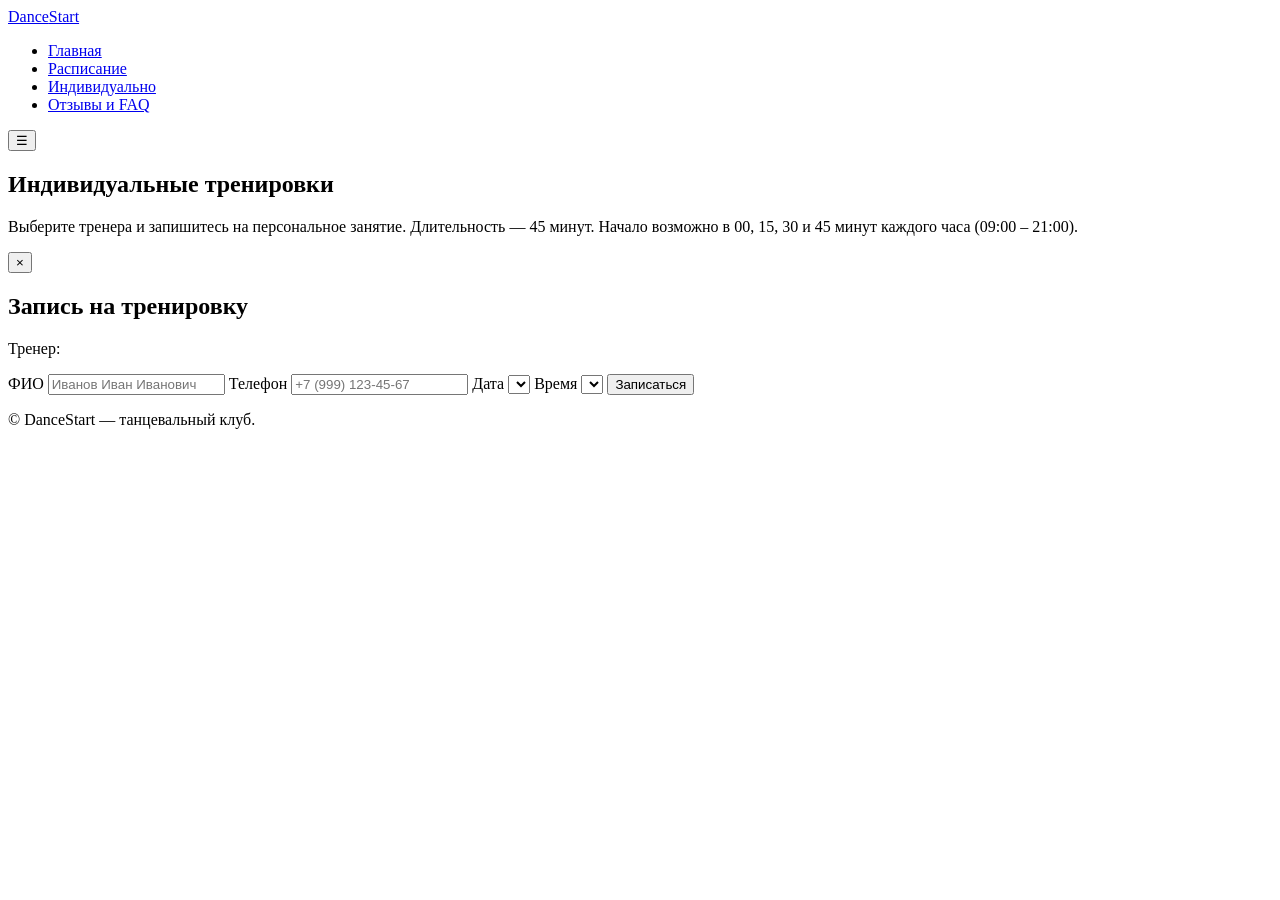
==== html/booking.html @ 707b2c9e "feat: booking page for individual trainings" ====
<!DOCTYPE html>
<html lang="ru">
<head>
  <meta charset="UTF-8">
  <meta name="viewport" content="width=device-width, initial-scale=1.0">
  <title>Индивидуальные тренировки — DanceStart</title>
  <link rel="stylesheet" href="css/style.css">
</head>
<body>

  <header class="site-header">
    <div class="container nav">
      <a href="index.html" class="logo">Dance<span>Start</span></a>
      <ul class="nav-links">
        <li><a href="index.html">Главная</a></li>
        <li><a href="schedule.html">Расписание</a></li>
        <li><a href="booking.html" class="active">Индивидуально</a></li>
        <li><a href="reviews.html">Отзывы и FAQ</a></li>
      </ul>
      <button class="burger" aria-label="Меню">&#9776;</button>
    </div>
  </header>

  <section class="section">
    <div class="container">
      <h1 class="section-title">Индивидуальные тренировки</h1>
      <p class="section-subtitle booking-hint">
        Выберите тренера и запишитесь на персональное занятие. Длительность — 45 минут.
        Начало возможно в 00, 15, 30 и 45 минут каждого часа (09:00 – 21:00).
      </p>

      <div class="trainers-grid" id="booking-trainers"></div>
    </div>
  </section>

  <!-- МОДАЛЬНОЕ ОКНО -->
  <div class="modal" id="booking-modal" aria-hidden="true">
    <div class="modal-overlay" data-close></div>
    <div class="modal-content" role="dialog" aria-modal="true" aria-labelledby="modal-title">
      <button class="modal-close" type="button" data-close aria-label="Закрыть">&times;</button>
      <h2 id="modal-title">Запись на тренировку</h2>
      <p class="modal-trainer">Тренер: <strong id="modal-trainer-name"></strong></p>

      <form id="booking-form" novalidate>
        <label>
          ФИО
          <input type="text" name="fio" placeholder="Иванов Иван Иванович" required>
        </label>

        <label>
          Телефон
          <input type="tel" name="phone" placeholder="+7 (999) 123-45-67"
                 pattern="[\+0-9\s\(\)\-]{10,20}" required>
        </label>

        <label>
          Дата
          <select name="date" id="select-date" required></select>
        </label>

        <label>
          Время
          <select name="time" id="select-time" required></select>
        </label>

        <button type="submit" class="btn btn-coral">Записаться</button>
        <p class="form-message" id="form-message"></p>
      </form>
    </div>
  </div>

  <footer class="site-footer">
    <div class="container">
      <p>&copy; <span id="year"></span> DanceStart — танцевальный клуб.</p>
    </div>
  </footer>

  <script src="js/main.js"></script>
  <script src="js/booking.js"></script>
</body>
</html>
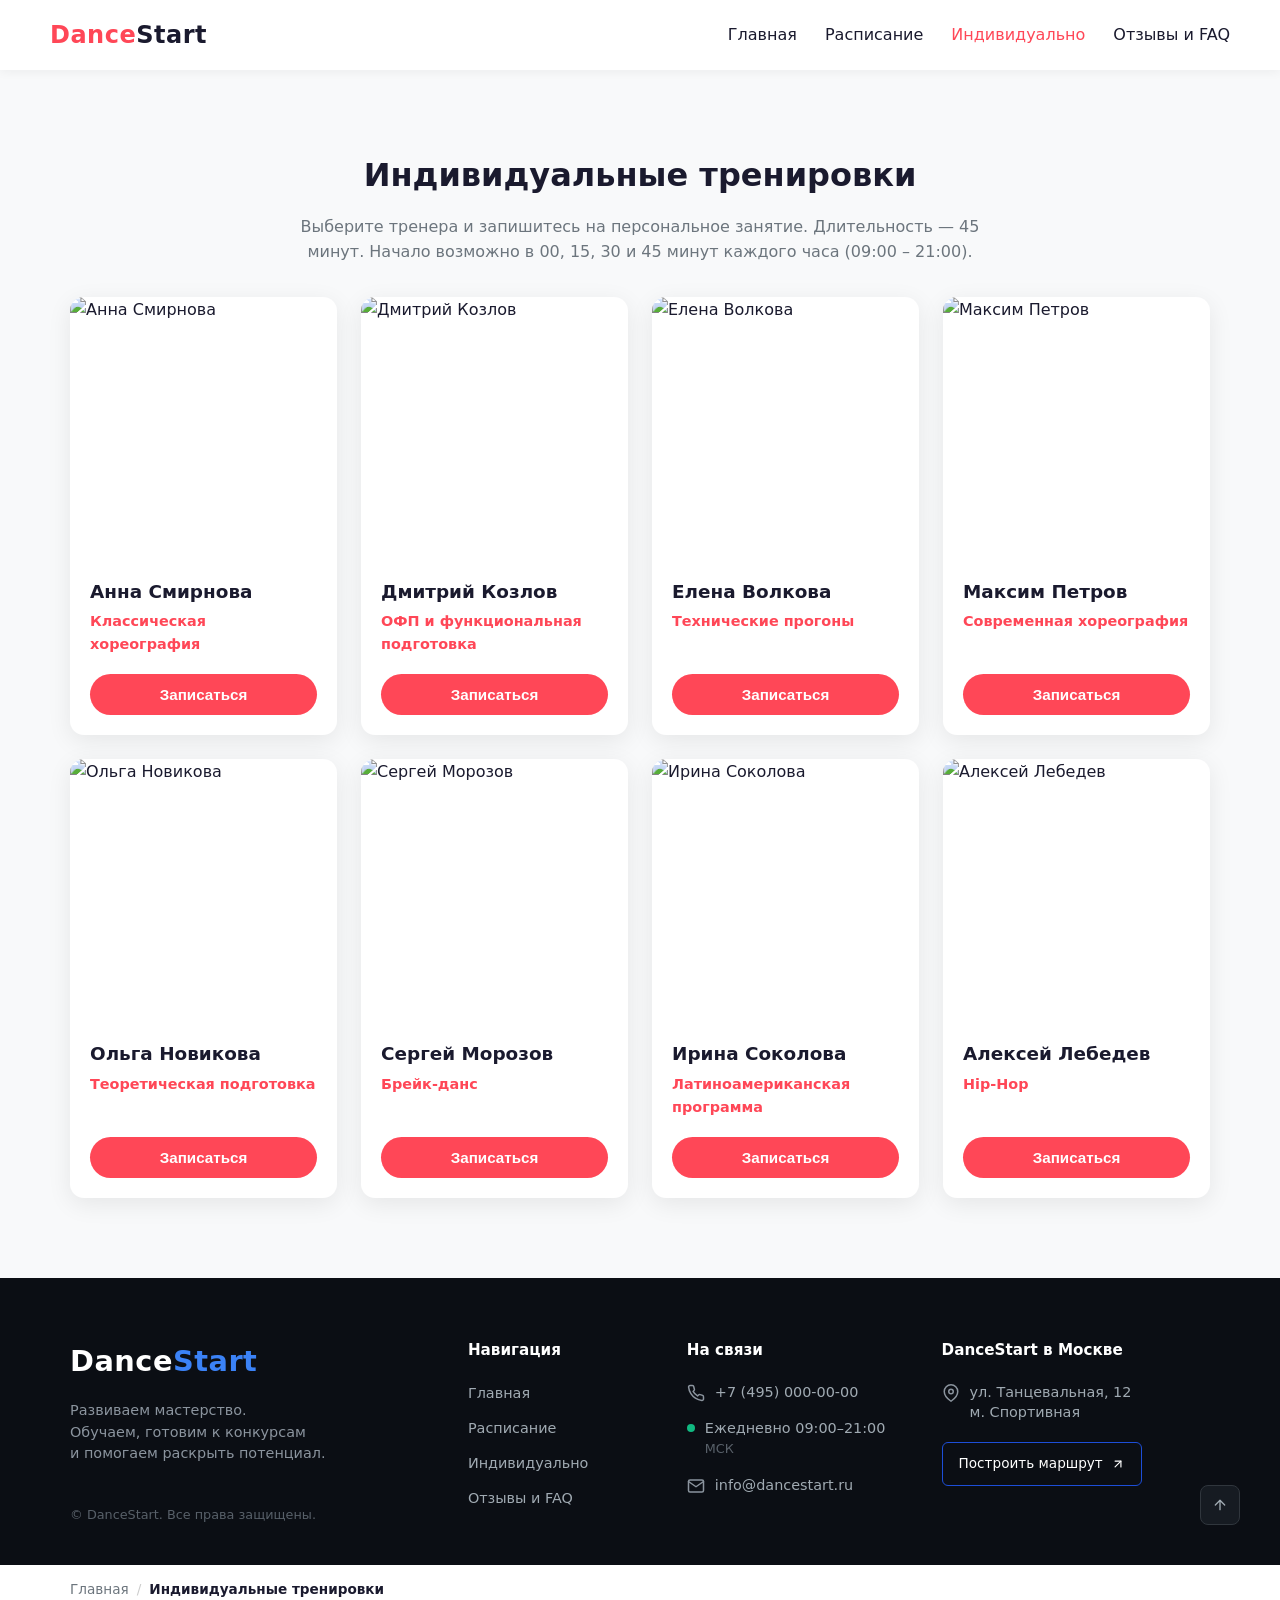
==== commit aad5b095: "Исправление структуры проекта: перенос файлов в корень" ====
--- a/html/booking.html
+++ b/html/booking.html
@@ -4,7 +4,8 @@
   <meta charset="UTF-8">
   <meta name="viewport" content="width=device-width, initial-scale=1.0">
   <title>Индивидуальные тренировки — DanceStart</title>
-  <link rel="stylesheet" href="css/style.css">
+  <link rel="stylesheet" href="../css/style.css">
+  <script src="../../js/booking.js" defer></script>
 </head>
 <body>
 
@@ -71,9 +72,81 @@
 
   <footer class="site-footer">
     <div class="container">
-      <p>&copy; <span id="year"></span> DanceStart — танцевальный клуб.</p>
+      <div class="footer-grid">
+        
+        <div class="footer-brand">
+          <a href="index.html" class="footer-logo">Dance<span>Start</span></a>
+          <p class="footer-desc">
+            Развиваем мастерство.<br>
+            Обучаем, готовим к конкурсам<br>
+            и помогаем раскрыть потенциал.
+          </p>
+          <p class="footer-copyright">
+            © <span id="year"></span> DanceStart. Все права защищены.
+          </p>
+        </div>
+
+        <div>
+          <h4 class="footer-title">Навигация</h4>
+          <ul class="footer-links">
+            <li><a href="index.html">Главная</a></li>
+            <li><a href="schedule.html">Расписание</a></li>
+            <li><a href="booking.html">Индивидуально</a></li>
+            <li><a href="reviews.html">Отзывы и FAQ</a></li>
+          </ul>
+        </div>
+
+        <div>
+          <h4 class="footer-title">На связи</h4>
+          <ul class="footer-contacts">
+            <li>
+              <svg class="footer-icon" viewBox="0 0 24 24"><path d="M22 16.92v3a2 2 0 0 1-2.18 2 19.79 19.79 0 0 1-8.63-3.07 19.5 19.5 0 0 1-6-6 19.79 19.79 0 0 1-3.07-8.67A2 2 0 0 1 4.11 2h3a2 2 0 0 1 2 1.72 12.84 12.84 0 0 0 .7 2.81 2 2 0 0 1-.45 2.11L8.09 9.91a16 16 0 0 0 6 6l1.27-1.27a2 2 0 0 1 2.11-.45 12.84 12.84 0 0 0 2.81.7A2 2 0 0 1 22 16.92z"></path></svg>
+              <a href="tel:+74950000000">+7 (495) 000-00-00</a>
+            </li>
+            <li>
+              <span class="status-dot"></span>
+              <div>
+                Ежедневно 09:00–21:00<br>
+                <span class="contact-subtext">МСК</span>
+              </div>
+            </li>
+            <li>
+              <svg class="footer-icon" viewBox="0 0 24 24"><path d="M4 4h16c1.1 0 2 .9 2 2v12c0 1.1-.9 2-2 2H4c-1.1 0-2-.9-2-2V6c0-1.1.9-2 2-2z"></path><polyline points="22,6 12,13 2,6"></polyline></svg>
+              <a href="mailto:info@dancestart.ru">info@dancestart.ru</a>
+            </li>
+          </ul>
+        </div>
+
+        <div>
+          <h4 class="footer-title">DanceStart в Москве</h4>
+          <div class="footer-address">
+            <svg class="footer-icon" viewBox="0 0 24 24"><path d="M21 10c0 7-9 13-9 13s-9-6-9-13a9 9 0 0 1 18 0z"></path><circle cx="12" cy="10" r="3"></circle></svg>
+            <span>ул. Танцевальная, 12<br>м. Спортивная</span>
+          </div>
+          <a href="https://yandex.ru/maps/?text=Москва,%20ул.%20Танцевальная,%2012" target="_blank" class="btn-route">
+            Построить маршрут
+            <svg viewBox="0 0 24 24"><line x1="7" y1="17" x2="17" y2="7"></line><polyline points="7 7 17 7 17 17"></polyline></svg>
+          </a>
+        </div>
+
+      </div>
     </div>
+
+    <button class="scroll-top" id="scrollTop" aria-label="Наверх">
+      <svg viewBox="0 0 24 24" width="16" height="16" fill="none" stroke="currentColor" stroke-width="2" stroke-linecap="round" stroke-linejoin="round"><line x1="12" y1="19" x2="12" y2="5"></line><polyline points="5 12 12 5 19 12"></polyline></svg>
+    </button>
   </footer>
+
+  <div class="breadcrumbs-wrap">
+    <div class="container">
+      <nav class="breadcrumbs" aria-label="breadcrumb">
+        <ol>
+          <li><a href="index.html">Главная</a></li>
+          <li><span aria-current="page">Индивидуальные тренировки</span></li>
+        </ol>
+      </nav>
+    </div>
+  </div>
 
   <script src="js/main.js"></script>
   <script src="js/booking.js"></script>
--- a/css/style.css
+++ b/css/style.css
@@ -0,0 +1,657 @@
+:root {
+  --primary: #ff4757;
+  --primary-dark: #e63946;
+  --dark: #1a1a2e;
+  --muted: #6c757d;
+  --light: #f8f9fa;
+  --white: #ffffff;
+  --border: #e5e7eb;
+  --radius: 14px;
+  --shadow: 0 6px 24px rgba(0, 0, 0, 0.08);
+}
+
+* { margin: 0; padding: 0; box-sizing: border-box; }
+
+html { scroll-behavior: smooth; }
+
+body {
+  font-family: 'Segoe UI', system-ui, -apple-system, sans-serif;
+  color: var(--dark);
+  background: var(--light);
+  line-height: 1.6;
+}
+
+img { display: block; max-width: 100%; }
+
+.container {
+  width: 100%;
+  max-width: 1180px;
+  margin: 0 auto;
+  padding: 0 20px;
+}
+
+/* ============ HEADER ============ */
+.site-header {
+  background: var(--white);
+  box-shadow: 0 2px 10px rgba(0, 0, 0, 0.05);
+  position: sticky;
+  top: 0;
+  z-index: 90;
+}
+
+.nav {
+  display: flex;
+  align-items: center;
+  justify-content: space-between;
+  padding: 16px 0;
+}
+
+.logo {
+  font-size: 1.5rem;
+  font-weight: 800;
+  color: var(--primary);
+  text-decoration: none;
+  letter-spacing: 0.5px;
+}
+.logo span { color: var(--dark); }
+
+.nav-links {
+  display: flex;
+  gap: 28px;
+  list-style: none;
+}
+
+.nav-links a {
+  text-decoration: none;
+  color: var(--dark);
+  font-weight: 500;
+  transition: color 0.2s;
+}
+.nav-links a:hover,
+.nav-links a.active { color: var(--primary); }
+
+.burger {
+  display: none;
+  background: none;
+  border: none;
+  font-size: 1.8rem;
+  cursor: pointer;
+  color: var(--dark);
+}
+
+/* ============ HERO ============ */
+.hero {
+  background: linear-gradient(135deg, #ff4757 0%, #ff6b81 100%);
+  color: var(--white);
+  text-align: center;
+  padding: 100px 20px;
+}
+.hero h1 { font-size: clamp(2rem, 5vw, 3.2rem); margin-bottom: 16px; }
+.hero p  { font-size: 1.15rem; max-width: 720px; margin: 0 auto 32px; opacity: 0.95; }
+
+/* ============ КНОПКИ ============ */
+.btn {
+  display: inline-block;
+  padding: 12px 28px;
+  border-radius: 50px;
+  font-weight: 600;
+  font-size: 0.95rem;
+  cursor: pointer;
+  text-decoration: none;
+  border: none;
+  transition: transform 0.15s, background 0.2s, color 0.2s;
+}
+.btn:hover { transform: translateY(-2px); }
+
+.btn-primary { background: var(--dark); color: var(--white); }
+.btn-primary:hover { background: #0f0f1e; }
+
+.btn-outline {
+  background: transparent;
+  color: var(--white);
+  border: 2px solid var(--white);
+}
+.btn-outline:hover { background: var(--white); color: var(--primary); }
+
+.btn-coral { background: var(--primary); color: var(--white); }
+.btn-coral:hover { background: var(--primary-dark); }
+
+/* ============ СЕКЦИИ ============ */
+.section { padding: 80px 0; }
+.section-title {
+  font-size: 2rem;
+  text-align: center;
+  margin-bottom: 12px;
+}
+.section-subtitle {
+  text-align: center;
+  color: var(--muted);
+  max-width: 700px;
+  margin: 0 auto 48px;
+}
+
+/* ============ О КЛУБЕ ============ */
+.about-grid {
+  display: grid;
+  grid-template-columns: 1.2fr 1fr;
+  gap: 40px;
+  align-items: center;
+}
+.about-grid p { margin-bottom: 14px; color: #444; }
+
+.stats {
+  display: grid;
+  grid-template-columns: repeat(2, 1fr);
+  gap: 20px;
+}
+.stat {
+  background: var(--white);
+  border-radius: var(--radius);
+  padding: 24px;
+  text-align: center;
+  box-shadow: var(--shadow);
+}
+.stat b { display: block; font-size: 2rem; color: var(--primary); }
+.stat span { color: var(--muted); font-size: 0.9rem; }
+
+/* ============ ФОТОГАЛЕРЕЯ ============ */
+.gallery {
+  display: grid;
+  grid-template-columns: repeat(auto-fill, minmax(220px, 1fr));
+  gap: 14px;
+}
+.gallery img {
+  width: 100%;
+  height: 200px;
+  object-fit: cover;
+  border-radius: var(--radius);
+  transition: transform 0.3s;
+}
+.gallery img:hover { transform: scale(1.03); }
+
+/* ============ ТРЕНЕРЫ ============ */
+.trainers-grid {
+  display: grid;
+  grid-template-columns: repeat(auto-fill, minmax(260px, 1fr));
+  gap: 24px;
+}
+.trainer-card {
+  background: var(--white);
+  border-radius: var(--radius);
+  box-shadow: var(--shadow);
+  overflow: hidden;
+  display: flex;
+  flex-direction: column;
+}
+.trainer-photo {
+  width: 100%;
+  height: 260px;
+  object-fit: cover;
+}
+.trainer-info { padding: 20px; flex: 1; }
+.trainer-name { font-size: 1.15rem; margin-bottom: 4px; }
+.trainer-direction {
+  color: var(--primary);
+  font-weight: 600;
+  font-size: 0.9rem;
+  margin-bottom: 10px;
+}
+.trainer-achievements {
+  font-size: 0.88rem;
+  color: #555;
+  list-style: none;
+}
+.trainer-achievements li {
+  padding-left: 18px;
+  position: relative;
+  margin-bottom: 4px;
+}
+.trainer-achievements li::before {
+  content: "★";
+  position: absolute;
+  left: 0;
+  color: var(--primary);
+  font-size: 0.75rem;
+}
+
+/* ============ РАСПИСАНИЕ ============ */
+.filters {
+  display: grid;
+  grid-template-columns: repeat(auto-fill, minmax(200px, 1fr));
+  gap: 16px;
+  background: var(--white);
+  padding: 24px;
+  border-radius: var(--radius);
+  box-shadow: var(--shadow);
+  margin-bottom: 32px;
+}
+.filter { display: flex; flex-direction: column; gap: 6px; }
+.filter label { font-size: 0.85rem; font-weight: 600; color: var(--muted); }
+.filter select {
+  padding: 10px 12px;
+  border: 1px solid var(--border);
+  border-radius: 8px;
+  font-size: 0.95rem;
+  background: var(--light);
+  cursor: pointer;
+}
+.filter select:focus { outline: 2px solid var(--primary); }
+
+.table-wrap {
+  background: var(--white);
+  border-radius: var(--radius);
+  box-shadow: var(--shadow);
+  overflow-x: auto;
+}
+.schedule-table {
+  width: 100%;
+  border-collapse: collapse;
+  min-width: 680px;
+}
+.schedule-table th,
+.schedule-table td {
+  padding: 14px 18px;
+  text-align: left;
+  border-bottom: 1px solid var(--border);
+}
+.schedule-table th {
+  background: #fff5f6;
+  font-size: 0.85rem;
+  text-transform: uppercase;
+  letter-spacing: 0.5px;
+  color: var(--primary-dark);
+}
+.schedule-table tr:last-child td { border-bottom: none; }
+.schedule-table tbody tr:hover { background: #fffafb; }
+.empty { text-align: center; color: var(--muted); padding: 32px; }
+
+/* ============ BOOKING ============ */
+.booking-hint {
+  text-align: center;
+  color: var(--muted);
+  margin-bottom: 32px;
+}
+.trainer-card.bookable { cursor: pointer; transition: transform 0.2s; }
+.trainer-card.bookable:hover { transform: translateY(-4px); }
+.trainer-card.bookable .trainer-info { padding-bottom: 8px; }
+.trainer-card .book-btn {
+  margin: 0 20px 20px;
+  width: calc(100% - 40px);
+  text-align: center;
+}
+
+/* ============ МОДАЛКА ============ */
+.modal {
+  position: fixed;
+  inset: 0;
+  display: none;
+  align-items: center;
+  justify-content: center;
+  z-index: 200;
+  padding: 20px;
+}
+.modal.open { display: flex; }
+.modal-overlay {
+  position: absolute;
+  inset: 0;
+  background: rgba(0, 0, 0, 0.55);
+}
+.modal-content {
+  position: relative;
+  background: var(--white);
+  border-radius: var(--radius);
+  padding: 32px;
+  width: 100%;
+  max-width: 480px;
+  max-height: 90vh;
+  overflow-y: auto;
+  box-shadow: 0 20px 60px rgba(0, 0, 0, 0.3);
+  animation: modalIn 0.25s ease;
+}
+@keyframes modalIn {
+  from { transform: translateY(20px); opacity: 0; }
+  to   { transform: translateY(0);    opacity: 1; }
+}
+.modal-close {
+  position: absolute;
+  top: 14px;
+  right: 16px;
+  background: none;
+  border: none;
+  font-size: 1.8rem;
+  line-height: 1;
+  cursor: pointer;
+  color: var(--muted);
+}
+.modal-close:hover { color: var(--dark); }
+.modal-content h2 { margin-bottom: 6px; font-size: 1.3rem; }
+.modal-trainer {
+  color: var(--muted);
+  margin-bottom: 22px;
+  font-size: 0.95rem;
+}
+.modal-trainer strong { color: var(--primary); }
+
+#booking-form { display: flex; flex-direction: column; gap: 14px; }
+#booking-form label {
+  display: flex;
+  flex-direction: column;
+  gap: 6px;
+  font-size: 0.85rem;
+  font-weight: 600;
+  color: var(--muted);
+}
+#booking-form input,
+#booking-form select {
+  padding: 11px 12px;
+  border: 1px solid var(--border);
+  border-radius: 8px;
+  font-size: 0.95rem;
+  background: var(--light);
+  color: var(--dark);
+  font-family: inherit;
+}
+#booking-form input:focus,
+#booking-form select:focus { outline: 2px solid var(--primary); }
+
+.form-message {
+  text-align: center;
+  font-size: 0.9rem;
+  min-height: 1.2em;
+}
+.form-message.success { color: #2a9d8f; font-weight: 600; }
+.form-message.error   { color: var(--primary-dark); }
+
+/* ============ ОТЗЫВЫ И FAQ ============ */
+.reviews-grid {
+  display: grid;
+  grid-template-columns: repeat(auto-fill, minmax(300px, 1fr));
+  gap: 24px;
+  margin-bottom: 60px;
+}
+.review-card {
+  background: var(--white);
+  border-radius: var(--radius);
+  padding: 24px;
+  box-shadow: var(--shadow);
+}
+.review-header {
+  display: flex;
+  justify-content: space-between;
+  align-items: center;
+  margin-bottom: 12px;
+}
+.review-author { font-weight: 700; }
+.review-stars { color: #ffb400; letter-spacing: 2px; }
+.review-text { color: #444; font-size: 0.95rem; }
+
+.faq-title { text-align: center; margin-bottom: 32px; font-size: 1.6rem; }
+.faq-list { max-width: 800px; margin: 0 auto; }
+.faq-item {
+  background: var(--white);
+  border-radius: var(--radius);
+  margin-bottom: 12px;
+  box-shadow: var(--shadow);
+  overflow: hidden;
+}
+.faq-question {
+  width: 100%;
+  text-align: left;
+  padding: 18px 22px;
+  background: none;
+  border: none;
+  font-size: 1rem;
+  font-weight: 600;
+  cursor: pointer;
+  display: flex;
+  justify-content: space-between;
+  align-items: center;
+  color: var(--dark);
+}
+.faq-question::after {
+  content: "+";
+  font-size: 1.4rem;
+  color: var(--primary);
+  transition: transform 0.2s;
+}
+.faq-item.open .faq-question::after { transform: rotate(45deg); }
+.faq-answer {
+  max-height: 0;
+  overflow: hidden;
+  transition: max-height 0.3s ease, padding 0.3s ease;
+  padding: 0 22px;
+  color: #555;
+  font-size: 0.95rem;
+}
+.faq-item.open .faq-answer {
+  max-height: 300px;
+  padding: 0 22px 20px;
+}
+
+/* ============ ФУТЕР ============ */
+/* ============ ФУТЕР (новый дизайн) ============ */
+.site-footer {
+  background-color: #0b0e14; /* Темный фон, как на скрине */
+  color: #a0aab2;
+  padding: 60px 0 40px;
+  font-size: 0.9rem;
+  position: relative;
+}
+
+.footer-grid {
+  display: grid;
+  grid-template-columns: 2fr 1fr 1.2fr 1.5fr;
+  gap: 40px;
+}
+
+/* Первая колонка (Бренд) */
+.footer-brand {
+  display: flex;
+  flex-direction: column;
+}
+.footer-logo {
+  font-size: 1.8rem;
+  font-weight: 800;
+  color: #ffffff;
+  text-decoration: none;
+  margin-bottom: 16px;
+  letter-spacing: 0.5px;
+}
+.footer-logo span {
+  color: #3b82f6; /* Синяя точка */
+}
+.footer-desc {
+  color: #8b949e;
+  line-height: 1.5;
+  margin-bottom: 40px;
+  max-width: 280px;
+}
+.footer-copyright {
+  color: #586069;
+  font-size: 0.8rem;
+  margin-top: auto;
+}
+
+/* Заголовки колонок */
+.footer-title {
+  color: #ffffff;
+  font-size: 0.95rem;
+  font-weight: 600;
+  margin-bottom: 20px;
+}
+
+/* Списки ссылок и контактов */
+.footer-links, .footer-contacts {
+  list-style: none;
+  padding: 0;
+  margin: 0;
+}
+.footer-links li {
+  margin-bottom: 12px;
+}
+.footer-links a {
+  color: #a0aab2;
+  text-decoration: none;
+  transition: color 0.2s;
+}
+.footer-links a:hover {
+  color: #ffffff;
+}
+
+.footer-contacts li {
+  margin-bottom: 16px;
+  display: flex;
+  gap: 10px;
+  align-items: flex-start;
+  line-height: 1.4;
+}
+.footer-contacts a {
+  color: #a0aab2;
+  text-decoration: none;
+  transition: color 0.2s;
+}
+.footer-contacts a:hover {
+  color: #ffffff;
+}
+
+/* Иконки */
+.footer-icon {
+  width: 18px;
+  height: 18px;
+  fill: none;
+  stroke: #8b949e;
+  stroke-width: 2;
+  stroke-linecap: round;
+  stroke-linejoin: round;
+  flex-shrink: 0;
+  margin-top: 2px;
+}
+
+/* Зеленая точка для графика работы */
+.status-dot {
+  width: 8px;
+  height: 8px;
+  background-color: #10b981;
+  border-radius: 50%;
+  display: inline-block;
+  margin-top: 6px;
+}
+
+.contact-subtext {
+  color: #586069;
+  font-size: 0.8rem;
+}
+
+/* Адрес и кнопка */
+.footer-address {
+  display: flex;
+  gap: 10px;
+  margin-bottom: 20px;
+  line-height: 1.4;
+}
+
+.btn-route {
+  display: inline-flex;
+  align-items: center;
+  gap: 8px;
+  padding: 10px 16px;
+  border: 1px solid #1d4ed8;
+  background: transparent;
+  color: #ffffff;
+  border-radius: 6px;
+  text-decoration: none;
+  font-size: 0.85rem;
+  transition: background 0.2s;
+}
+.btn-route:hover {
+  background: rgba(29, 78, 216, 0.15);
+}
+.btn-route svg {
+  width: 14px;
+  height: 14px;
+  fill: none;
+  stroke: currentColor;
+  stroke-width: 2;
+  stroke-linecap: round;
+  stroke-linejoin: round;
+}
+
+/* Кнопка вверх (как на скрине) */
+.scroll-top {
+  position: absolute;
+  right: 40px;
+  bottom: 40px;
+  width: 40px;
+  height: 40px;
+  border-radius: 8px;
+  background: #161b22;
+  border: 1px solid #30363d;
+  color: #a0aab2;
+  display: flex;
+  align-items: center;
+  justify-content: center;
+  cursor: pointer;
+  transition: all 0.2s;
+}
+.scroll-top:hover {
+  background: #21262d;
+  color: #ffffff;
+}
+
+@media (max-width: 960px) {
+  .footer-grid {
+    grid-template-columns: 1fr 1fr;
+  }
+  .footer-desc { margin-bottom: 20px; }
+}
+@media (max-width: 560px) {
+  .footer-grid {
+    grid-template-columns: 1fr;
+    gap: 30px;
+  }
+  .scroll-top {
+    position: static;
+    margin: 40px auto 0;
+  }
+}
+
+/* ============ ХЛЕБНЫЕ КРОШКИ (BREADCRUMBS) ============ */
+.breadcrumbs-wrap {
+  background: var(--white);
+  border-bottom: 1px solid var(--border);
+}
+.breadcrumbs {
+  padding: 14px 0;
+  font-size: 0.85rem;
+}
+.breadcrumbs ol {
+  list-style: none;
+  display: flex;
+  flex-wrap: wrap;
+  align-items: center;
+  gap: 8px;
+  margin: 0;
+  padding: 0;
+}
+.breadcrumbs li {
+  display: flex;
+  align-items: center;
+  gap: 8px;
+  color: var(--muted);
+}
+.breadcrumbs li:not(:last-child)::after {
+  content: "/";
+  color: #ccc;
+}
+.breadcrumbs a {
+  color: var(--muted);
+  text-decoration: none;
+  transition: color 0.2s;
+}
+.breadcrumbs a:hover {
+  color: var(--primary);
+}
+.breadcrumbs span[aria-current="page"] {
+  color: var(--dark);
+  font-weight: 600;
+}
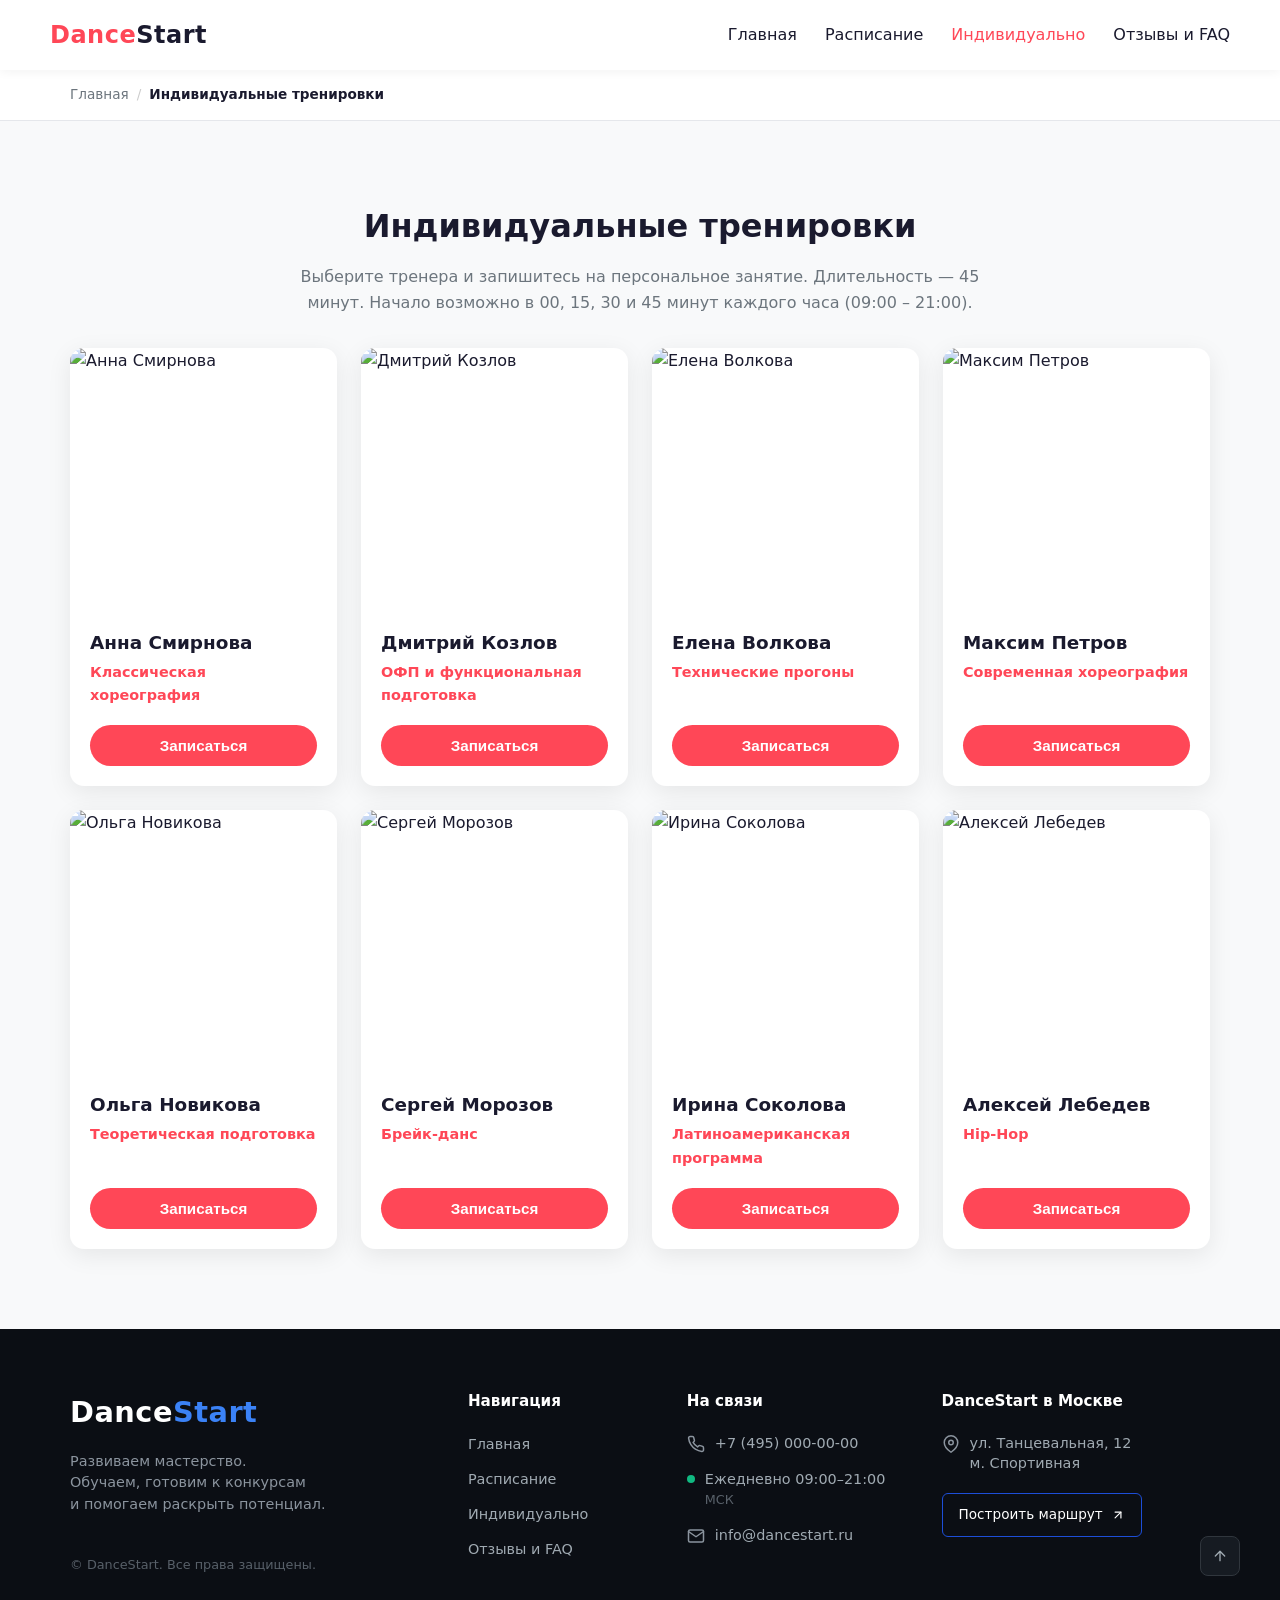
==== commit a8139cef: "Перенос хлебных крошек" ====
--- a/html/booking.html
+++ b/html/booking.html
@@ -21,6 +21,17 @@
       <button class="burger" aria-label="Меню">&#9776;</button>
     </div>
   </header>
+
+  <div class="breadcrumbs-wrap">
+    <div class="container">
+      <nav class="breadcrumbs" aria-label="breadcrumb">
+        <ol>
+          <li><a href="index.html">Главная</a></li>
+          <li><span aria-current="page">Индивидуальные тренировки</span></li>
+        </ol>
+      </nav>
+    </div>
+  </div>
 
   <section class="section">
     <div class="container">
@@ -137,17 +148,6 @@
     </button>
   </footer>
 
-  <div class="breadcrumbs-wrap">
-    <div class="container">
-      <nav class="breadcrumbs" aria-label="breadcrumb">
-        <ol>
-          <li><a href="index.html">Главная</a></li>
-          <li><span aria-current="page">Индивидуальные тренировки</span></li>
-        </ol>
-      </nav>
-    </div>
-  </div>
-
   <script src="js/main.js"></script>
   <script src="js/booking.js"></script>
 </body>
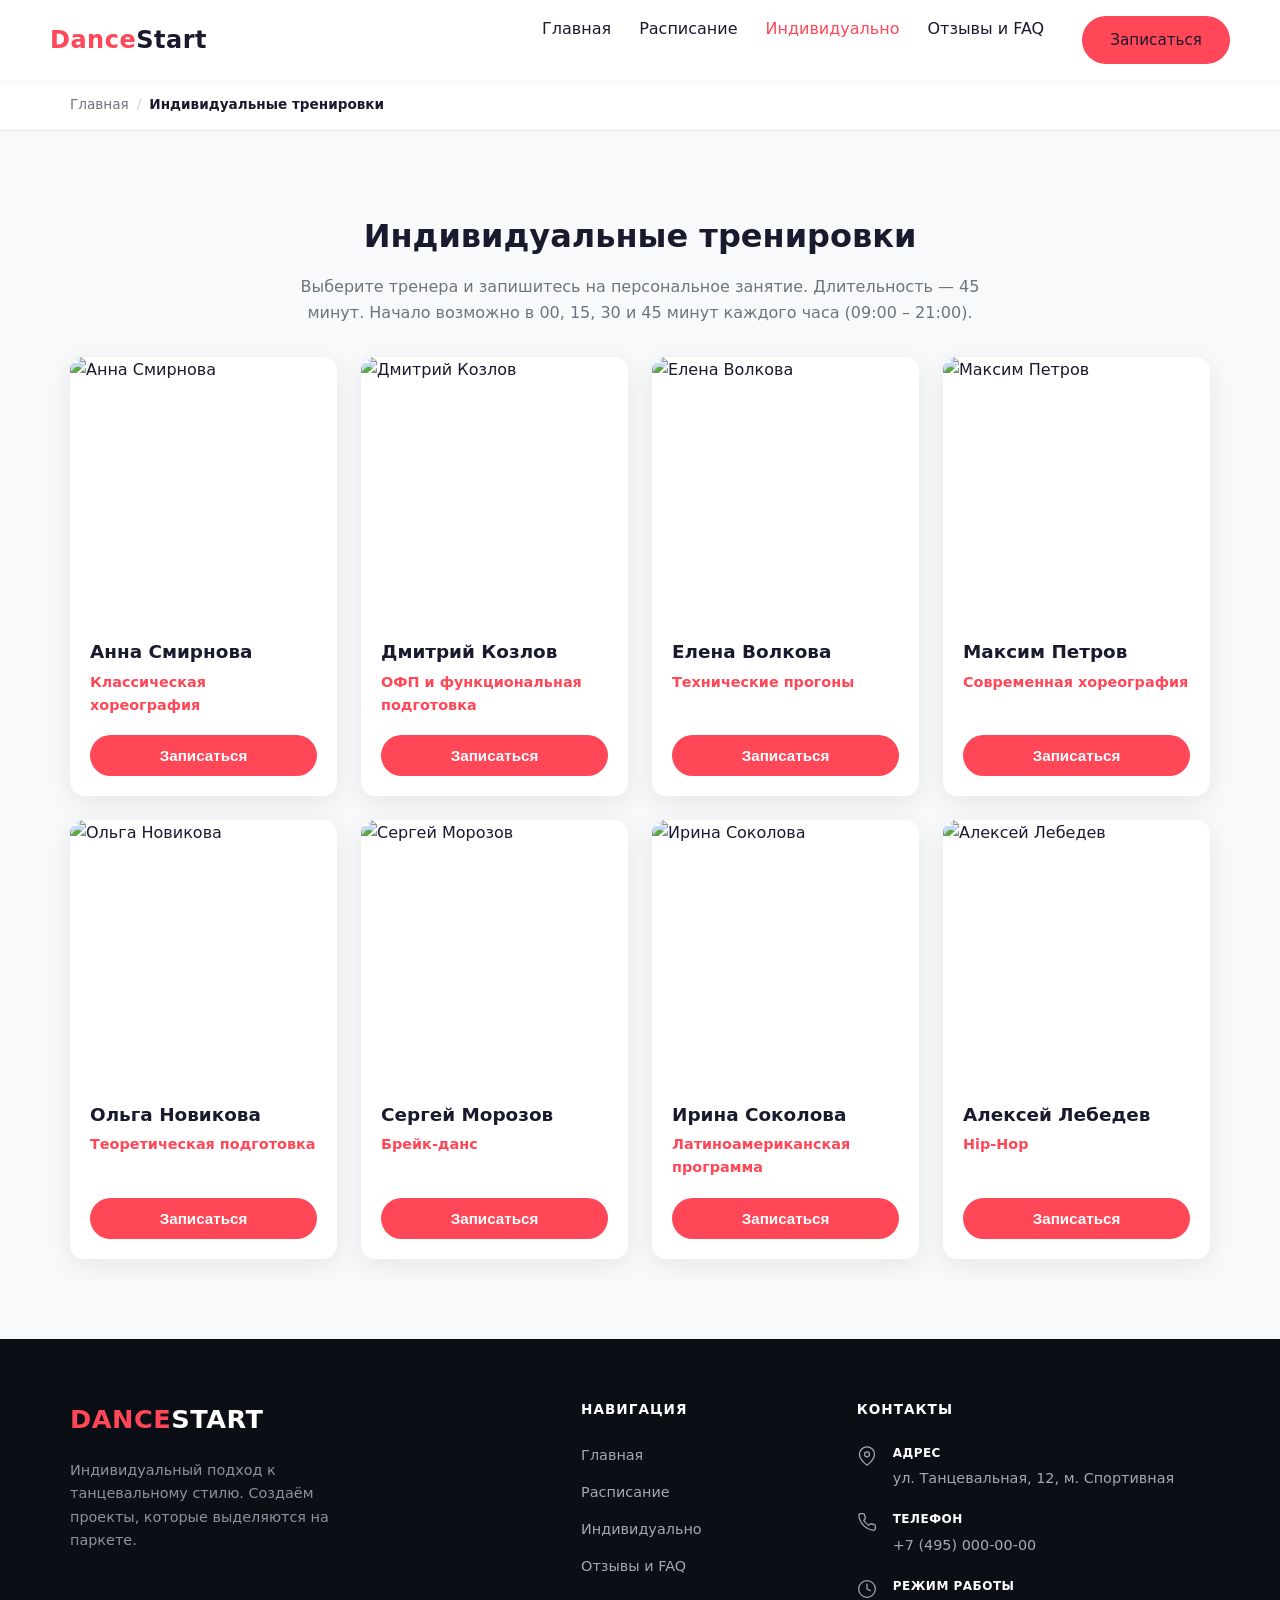
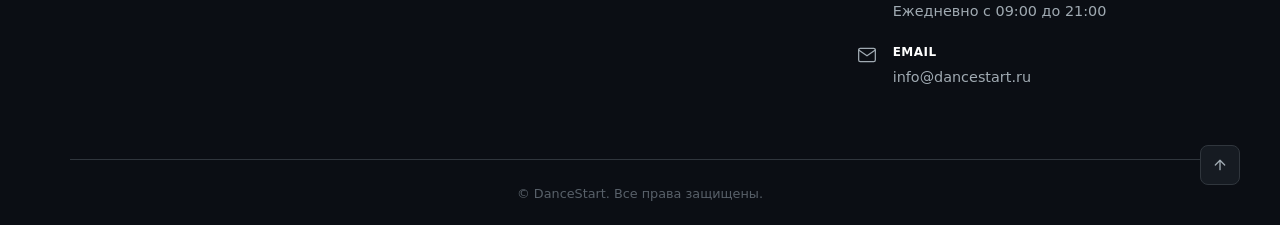
==== commit 90cd37d4: "Исправлен footer; добавлена кнопка записи на индивидуальную тренирвоку" ====
--- a/html/booking.html
+++ b/html/booking.html
@@ -5,7 +5,7 @@
   <meta name="viewport" content="width=device-width, initial-scale=1.0">
   <title>Индивидуальные тренировки — DanceStart</title>
   <link rel="stylesheet" href="../css/style.css">
-  <script src="../../js/booking.js" defer></script>
+  <script src="../js/booking.js" defer></script>
 </head>
 <body>
 
@@ -17,6 +17,9 @@
         <li><a href="schedule.html">Расписание</a></li>
         <li><a href="booking.html" class="active">Индивидуально</a></li>
         <li><a href="reviews.html">Отзывы и FAQ</a></li>
+        <li class="nav-btn-wrapper">
+          <a href="booking.html" class="btn btn-coral nav-btn">Записаться</a>
+        </li>
       </ul>
       <button class="burger" aria-label="Меню">&#9776;</button>
     </div>
@@ -81,23 +84,20 @@
     </div>
   </div>
 
-  <footer class="site-footer">
+    <footer class="site-footer">
     <div class="container">
       <div class="footer-grid">
         
+        <!-- Колонка 1: Бренд -->
         <div class="footer-brand">
           <a href="index.html" class="footer-logo">Dance<span>Start</span></a>
           <p class="footer-desc">
-            Развиваем мастерство.<br>
-            Обучаем, готовим к конкурсам<br>
-            и помогаем раскрыть потенциал.
-          </p>
-          <p class="footer-copyright">
-            © <span id="year"></span> DanceStart. Все права защищены.
+            Индивидуальный подход к танцевальному стилю. Создаём проекты, которые выделяются на паркете.
           </p>
         </div>
 
-        <div>
+        <!-- Колонка 2: Навигация (в один столбец) -->
+        <div class="footer-nav-col">
           <h4 class="footer-title">Навигация</h4>
           <ul class="footer-links">
             <li><a href="index.html">Главная</a></li>
@@ -107,39 +107,46 @@
           </ul>
         </div>
 
-        <div>
-          <h4 class="footer-title">На связи</h4>
+        <!-- Колонка 3: Контакты -->
+        <div class="footer-contacts-col">
+          <h4 class="footer-title">Контакты</h4>
           <ul class="footer-contacts">
             <li>
-              <svg class="footer-icon" viewBox="0 0 24 24"><path d="M22 16.92v3a2 2 0 0 1-2.18 2 19.79 19.79 0 0 1-8.63-3.07 19.5 19.5 0 0 1-6-6 19.79 19.79 0 0 1-3.07-8.67A2 2 0 0 1 4.11 2h3a2 2 0 0 1 2 1.72 12.84 12.84 0 0 0 .7 2.81 2 2 0 0 1-.45 2.11L8.09 9.91a16 16 0 0 0 6 6l1.27-1.27a2 2 0 0 1 2.11-.45 12.84 12.84 0 0 0 2.81.7A2 2 0 0 1 22 16.92z"></path></svg>
-              <a href="tel:+74950000000">+7 (495) 000-00-00</a>
+              <svg class="footer-icon" viewBox="0 0 24 24"><path d="M21 10c0 7-9 13-9 13s-9-6-9-13a9 9 0 0 1 18 0z"></path><circle cx="12" cy="10" r="3"></circle></svg>
+              <div class="contact-info">
+                <span class="contact-label">Адрес</span>
+                <span class="contact-value">ул. Танцевальная, 12, м. Спортивная</span>
+              </div>
             </li>
             <li>
-              <span class="status-dot"></span>
-              <div>
-                Ежедневно 09:00–21:00<br>
-                <span class="contact-subtext">МСК</span>
+              <svg class="footer-icon" viewBox="0 0 24 24"><path d="M22 16.92v3a2 2 0 0 1-2.18 2 19.79 19.79 0 0 1-8.63-3.07 19.5 19.5 0 0 1-6-6 19.79 19.79 0 0 1-3.07-8.67A2 2 0 0 1 4.11 2h3a2 2 0 0 1 2 1.72 12.84 12.84 0 0 0 .7 2.81 2 2 0 0 1-.45 2.11L8.09 9.91a16 16 0 0 0 6 6l1.27-1.27a2 2 0 0 1 2.11-.45 12.84 12.84 0 0 0 2.81.7A2 2 0 0 1 22 16.92z"></path></svg>
+              <div class="contact-info">
+                <span class="contact-label">Телефон</span>
+                <a href="tel:+74950000000" class="contact-value">+7 (495) 000-00-00</a>
+              </div>
+            </li>
+            <li>
+              <svg class="footer-icon" viewBox="0 0 24 24"><circle cx="12" cy="12" r="10"></circle><polyline points="12 6 12 12 16 14"></polyline></svg>
+              <div class="contact-info">
+                <span class="contact-label">Режим работы</span>
+                <span class="contact-value">Ежедневно с 09:00 до 21:00</span>
               </div>
             </li>
             <li>
               <svg class="footer-icon" viewBox="0 0 24 24"><path d="M4 4h16c1.1 0 2 .9 2 2v12c0 1.1-.9 2-2 2H4c-1.1 0-2-.9-2-2V6c0-1.1.9-2 2-2z"></path><polyline points="22,6 12,13 2,6"></polyline></svg>
-              <a href="mailto:info@dancestart.ru">info@dancestart.ru</a>
+              <div class="contact-info">
+                <span class="contact-label">Email</span>
+                <a href="mailto:info@dancestart.ru" class="contact-value">info@dancestart.ru</a>
+              </div>
             </li>
           </ul>
         </div>
 
-        <div>
-          <h4 class="footer-title">DanceStart в Москве</h4>
-          <div class="footer-address">
-            <svg class="footer-icon" viewBox="0 0 24 24"><path d="M21 10c0 7-9 13-9 13s-9-6-9-13a9 9 0 0 1 18 0z"></path><circle cx="12" cy="10" r="3"></circle></svg>
-            <span>ул. Танцевальная, 12<br>м. Спортивная</span>
-          </div>
-          <a href="https://yandex.ru/maps/?text=Москва,%20ул.%20Танцевальная,%2012" target="_blank" class="btn-route">
-            Построить маршрут
-            <svg viewBox="0 0 24 24"><line x1="7" y1="17" x2="17" y2="7"></line><polyline points="7 7 17 7 17 17"></polyline></svg>
-          </a>
-        </div>
-
+      </div>
+      
+      <!-- Нижняя часть с копирайтом -->
+      <div class="footer-bottom">
+        <p class="footer-copyright">© <span id="year"></span> DanceStart. Все права защищены.</p>
       </div>
     </div>
 
@@ -148,7 +155,5 @@
     </button>
   </footer>
 
-  <script src="js/main.js"></script>
-  <script src="js/booking.js"></script>
 </body>
 </html>
--- a/css/style.css
+++ b/css/style.css
@@ -70,6 +70,15 @@
 .nav-links a:hover,
 .nav-links a.active { color: var(--primary); }
 
+/* Стили для кнопки в шапке */
+.nav-btn-wrapper {
+  margin-left: 10px;
+}
+.nav-btn {
+  padding: 8px 20px;
+  font-size: 0.9rem;
+}
+
 .burger {
   display: none;
   background: none;
@@ -429,65 +438,62 @@
 }
 
 /* ============ ФУТЕР ============ */
-/* ============ ФУТЕР (новый дизайн) ============ */
 .site-footer {
-  background-color: #0b0e14; /* Темный фон, как на скрине */
+  background-color: #0b0e14;
   color: #a0aab2;
-  padding: 60px 0 40px;
+  padding: 60px 0 20px;
   font-size: 0.9rem;
   position: relative;
 }
 
 .footer-grid {
   display: grid;
-  grid-template-columns: 2fr 1fr 1.2fr 1.5fr;
+  grid-template-columns: 2fr 1fr 1.5fr; 
   gap: 40px;
-}
-
-/* Первая колонка (Бренд) */
+  margin-bottom: 50px;
+}
+
+/* Колонка Бренда */
 .footer-brand {
   display: flex;
   flex-direction: column;
 }
 .footer-logo {
-  font-size: 1.8rem;
+  font-size: 1.6rem;
   font-weight: 800;
-  color: #ffffff;
-  text-decoration: none;
-  margin-bottom: 16px;
+  color: var(--primary); /* Цвет "Dance" как в header */
+  text-decoration: none;
+  margin-bottom: 20px;
   letter-spacing: 0.5px;
+  text-transform: uppercase;
 }
 .footer-logo span {
-  color: #3b82f6; /* Синяя точка */
+  color: #ffffff; /* "Start" делаем белым для читаемости на темном фоне */
 }
 .footer-desc {
   color: #8b949e;
-  line-height: 1.5;
-  margin-bottom: 40px;
+  line-height: 1.6;
   max-width: 280px;
-}
-.footer-copyright {
-  color: #586069;
-  font-size: 0.8rem;
-  margin-top: auto;
 }
 
 /* Заголовки колонок */
 .footer-title {
   color: #ffffff;
-  font-size: 0.95rem;
+  font-size: 0.85rem;
   font-weight: 600;
-  margin-bottom: 20px;
-}
-
-/* Списки ссылок и контактов */
-.footer-links, .footer-contacts {
+  margin-bottom: 24px;
+  text-transform: uppercase;
+  letter-spacing: 1px;
+}
+
+/* Списки ссылок */
+.footer-links {
   list-style: none;
   padding: 0;
   margin: 0;
 }
 .footer-links li {
-  margin-bottom: 12px;
+  margin-bottom: 14px;
 }
 .footer-links a {
   color: #a0aab2;
@@ -498,85 +504,79 @@
   color: #ffffff;
 }
 
+/* Кнопка-контур */
+.btn-footer-outline {
+  display: inline-block;
+  padding: 10px 24px;
+  border: 1px solid #ffffff;
+  color: #ffffff;
+  text-decoration: none;
+  font-size: 0.85rem;
+  font-weight: 500;
+  transition: all 0.2s;
+}
+.btn-footer-outline:hover {
+  background: #ffffff;
+  color: #0b0e14;
+}
+
+/* Контакты */
+.footer-contacts {
+  list-style: none;
+  padding: 0;
+  margin: 0;
+}
 .footer-contacts li {
-  margin-bottom: 16px;
-  display: flex;
-  gap: 10px;
+  display: flex;
+  gap: 16px;
+  margin-bottom: 20px;
   align-items: flex-start;
-  line-height: 1.4;
-}
-.footer-contacts a {
-  color: #a0aab2;
-  text-decoration: none;
-  transition: color 0.2s;
-}
-.footer-contacts a:hover {
-  color: #ffffff;
-}
-
-/* Иконки */
+}
 .footer-icon {
-  width: 18px;
-  height: 18px;
+  width: 20px;
+  height: 20px;
   fill: none;
-  stroke: #8b949e;
-  stroke-width: 2;
+  stroke: #a0aab2;
+  stroke-width: 1.5;
   stroke-linecap: round;
   stroke-linejoin: round;
   flex-shrink: 0;
   margin-top: 2px;
 }
-
-/* Зеленая точка для графика работы */
-.status-dot {
-  width: 8px;
-  height: 8px;
-  background-color: #10b981;
-  border-radius: 50%;
-  display: inline-block;
-  margin-top: 6px;
-}
-
-.contact-subtext {
+.contact-info {
+  display: flex;
+  flex-direction: column;
+}
+.contact-label {
+  color: #ffffff;
+  font-size: 0.75rem;
+  font-weight: 600;
+  text-transform: uppercase;
+  letter-spacing: 0.5px;
+  margin-bottom: 4px;
+}
+.contact-value {
+  color: #a0aab2;
+  text-decoration: none;
+  transition: color 0.2s;
+}
+a.contact-value:hover {
+  color: #ffffff;
+}
+
+/* Нижняя часть (Копирайт) */
+.footer-bottom {
+  border-top: 1px solid #30363d;
+  padding-top: 24px;
+  text-align: center;
+}
+.footer-copyright {
   color: #586069;
   font-size: 0.8rem;
-}
-
-/* Адрес и кнопка */
-.footer-address {
-  display: flex;
-  gap: 10px;
-  margin-bottom: 20px;
-  line-height: 1.4;
-}
-
-.btn-route {
-  display: inline-flex;
-  align-items: center;
-  gap: 8px;
-  padding: 10px 16px;
-  border: 1px solid #1d4ed8;
-  background: transparent;
-  color: #ffffff;
-  border-radius: 6px;
-  text-decoration: none;
-  font-size: 0.85rem;
-  transition: background 0.2s;
-}
-.btn-route:hover {
-  background: rgba(29, 78, 216, 0.15);
-}
-.btn-route svg {
-  width: 14px;
-  height: 14px;
-  fill: none;
-  stroke: currentColor;
-  stroke-width: 2;
-  stroke-linecap: round;
-  stroke-linejoin: round;
-}
-
-/* Кнопка вверх (как на скрине) */
+  margin: 0;
+}
+
+/* Кнопка вверх */
 .scroll-top {
   position: absolute;
   right: 40px;
@@ -598,20 +598,20 @@
   color: #ffffff;
 }
 
+/* Адаптивность футера */
 @media (max-width: 960px) {
   .footer-grid {
     grid-template-columns: 1fr 1fr;
+    gap: 30px;
   }
-  .footer-desc { margin-bottom: 20px; }
 }
 @media (max-width: 560px) {
   .footer-grid {
     grid-template-columns: 1fr;
-    gap: 30px;
   }
   .scroll-top {
     position: static;
-    margin: 40px auto 0;
+    margin: 30px auto 0;
   }
 }
 
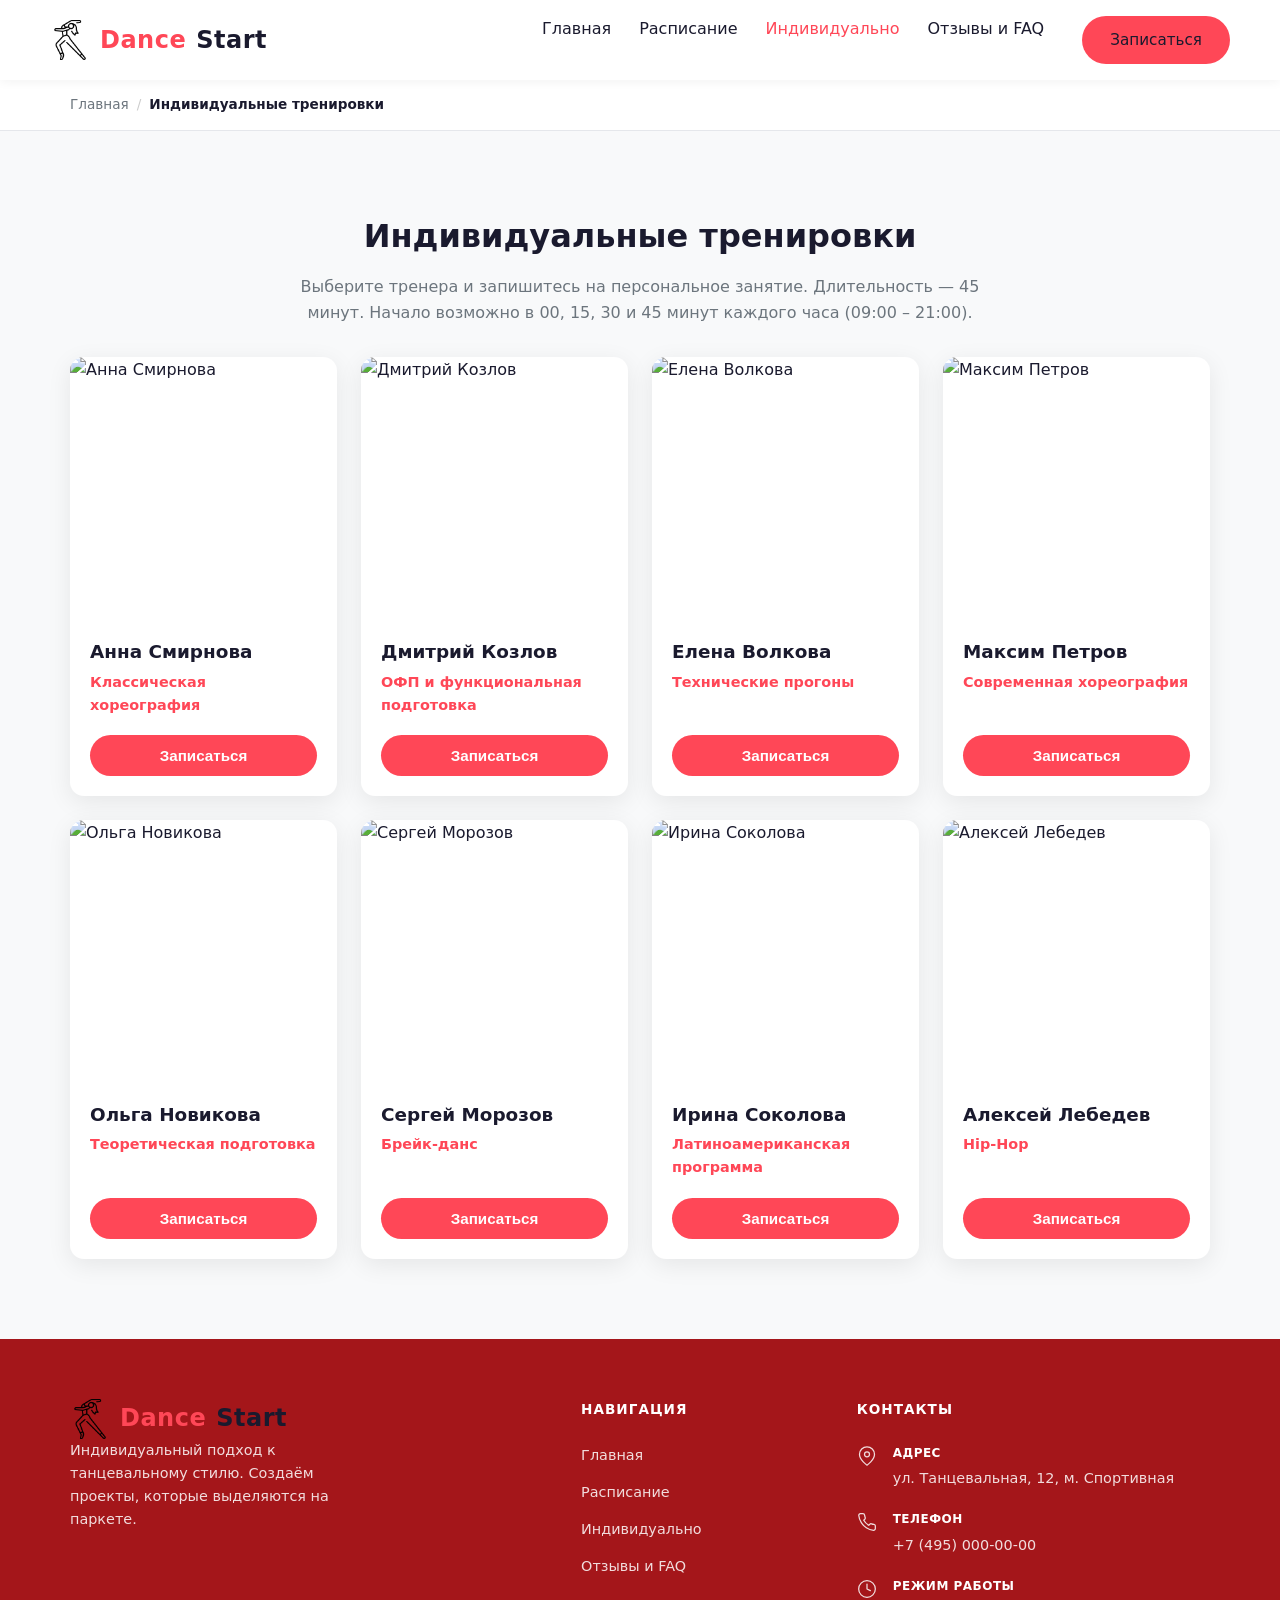
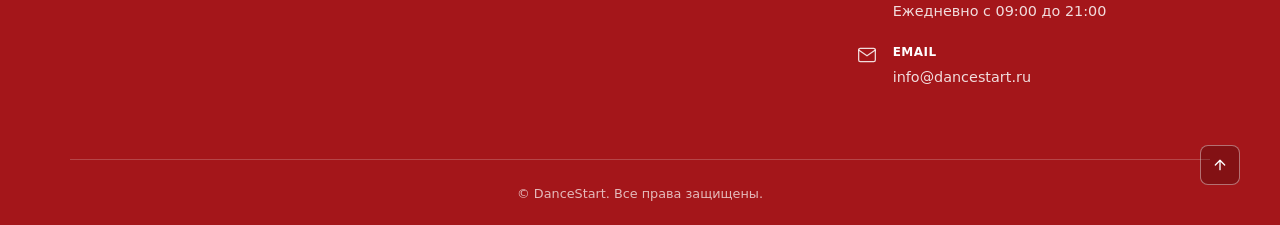
==== commit 329abe7e: "Добавлен логотип; изменён цвет подвала и кнопки записи" ====
--- a/html/booking.html
+++ b/html/booking.html
@@ -11,7 +11,10 @@
 
   <header class="site-header">
     <div class="container nav">
-      <a href="index.html" class="logo">Dance<span>Start</span></a>
+      <a href="index.html" class="logo" style="display: flex; align-items: center; gap: 10px;">
+        <img src="../images/logo.png" alt="Логотип">
+        Dance<span>Start</span>
+      </a>
       <ul class="nav-links">
         <li><a href="index.html">Главная</a></li>
         <li><a href="schedule.html">Расписание</a></li>
@@ -90,7 +93,10 @@
         
         <!-- Колонка 1: Бренд -->
         <div class="footer-brand">
-          <a href="index.html" class="footer-logo">Dance<span>Start</span></a>
+          <a href="index.html" class="logo" style="display: flex; align-items: center; gap: 10px;">
+            <img src="../images/logo.png" alt="Логотип">
+            Dance<span>Start</span>
+          </a>
           <p class="footer-desc">
             Индивидуальный подход к танцевальному стилю. Создаём проекты, которые выделяются на паркете.
           </p>
--- a/css/style.css
+++ b/css/style.css
@@ -55,6 +55,12 @@
 }
 .logo span { color: var(--dark); }
 
+.logo img {
+  height: 40px; /* Настрой высоту под свой логотип */
+  width: auto;
+  display: block;
+}
+
 .nav-links {
   display: flex;
   gap: 28px;
@@ -77,6 +83,11 @@
 .nav-btn {
   padding: 8px 20px;
   font-size: 0.9rem;
+}
+
+/* Новое правило: делаем текст белым при наведении */
+.nav-links .nav-btn:hover {
+  color: var(--white); 
 }
 
 .burger {
@@ -439,8 +450,8 @@
 
 /* ============ ФУТЕР ============ */
 .site-footer {
-  background-color: #0b0e14;
-  color: #a0aab2;
+  background-color: #a4161a; /* Темно-рубиновый цвет */
+  color: rgba(255, 255, 255, 0.85);
   padding: 60px 0 20px;
   font-size: 0.9rem;
   position: relative;
@@ -448,7 +459,7 @@
 
 .footer-grid {
   display: grid;
-  grid-template-columns: 2fr 1fr 1.5fr; 
+  grid-template-columns: 2fr 1fr 1.5fr;
   gap: 40px;
   margin-bottom: 50px;
 }
@@ -458,20 +469,28 @@
   display: flex;
   flex-direction: column;
 }
+
+/* Если у тебя логотип текстом (DanceStart) */
 .footer-logo {
   font-size: 1.6rem;
   font-weight: 800;
-  color: var(--primary); /* Цвет "Dance" как в header */
+  color: #ffffff; /* Делаем весь текст белым, так как красный на красном не видно */
   text-decoration: none;
   margin-bottom: 20px;
   letter-spacing: 0.5px;
   text-transform: uppercase;
 }
 .footer-logo span {
-  color: #ffffff; /* "Start" делаем белым для читаемости на темном фоне */
-}
+  color: #ffffff; 
+}
+
+/* Если у тебя логотип картинкой, добавь это, чтобы он стал белым */
+.footer-logo img {
+  filter: brightness(0) invert(1); 
+}
+
 .footer-desc {
-  color: #8b949e;
+  color: rgba(255, 255, 255, 0.85);
   line-height: 1.6;
   max-width: 280px;
 }
@@ -496,28 +515,12 @@
   margin-bottom: 14px;
 }
 .footer-links a {
-  color: #a0aab2;
+  color: rgba(255, 255, 255, 0.85);
   text-decoration: none;
   transition: color 0.2s;
 }
 .footer-links a:hover {
   color: #ffffff;
-}
-
-/* Кнопка-контур */
-.btn-footer-outline {
-  display: inline-block;
-  padding: 10px 24px;
-  border: 1px solid #ffffff;
-  color: #ffffff;
-  text-decoration: none;
-  font-size: 0.85rem;
-  font-weight: 500;
-  transition: all 0.2s;
-}
-.btn-footer-outline:hover {
-  background: #ffffff;
-  color: #0b0e14;
 }
 
 /* Контакты */
@@ -536,7 +539,7 @@
   width: 20px;
   height: 20px;
   fill: none;
-  stroke: #a0aab2;
+  stroke: rgba(255, 255, 255, 0.85); /* Белые иконки */
   stroke-width: 1.5;
   stroke-linecap: round;
   stroke-linejoin: round;
@@ -548,7 +551,7 @@
   flex-direction: column;
 }
 .contact-label {
-  color: #ffffff;
+  color: #ffffff; /* Белый заголовок (Адрес, Телефон и т.д.) */
   font-size: 0.75rem;
   font-weight: 600;
   text-transform: uppercase;
@@ -556,7 +559,7 @@
   margin-bottom: 4px;
 }
 .contact-value {
-  color: #a0aab2;
+  color: rgba(255, 255, 255, 0.85);
   text-decoration: none;
   transition: color 0.2s;
 }
@@ -566,17 +569,16 @@
 
 /* Нижняя часть (Копирайт) */
 .footer-bottom {
-  border-top: 1px solid #30363d;
+  border-top: 1px solid rgba(255, 255, 255, 0.2); /* Полупрозрачная белая линия */
   padding-top: 24px;
   text-align: center;
 }
 .footer-copyright {
-  color: #586069;
+  color: rgba(255, 255, 255, 0.7);
   font-size: 0.8rem;
   margin: 0;
 }
 
-/* Кнопка вверх */
 .scroll-top {
   position: absolute;
   right: 40px;
@@ -584,9 +586,9 @@
   width: 40px;
   height: 40px;
   border-radius: 8px;
-  background: #161b22;
-  border: 1px solid #30363d;
-  color: #a0aab2;
+  background: rgba(0, 0, 0, 0.2); /* Легкая темная подложка */
+  border: 1px solid rgba(255, 255, 255, 0.4); /* Более заметная белая рамка */
+  color: #ffffff;
   display: flex;
   align-items: center;
   justify-content: center;
@@ -594,8 +596,8 @@
   transition: all 0.2s;
 }
 .scroll-top:hover {
-  background: #21262d;
-  color: #ffffff;
+  background: rgba(0, 0, 0, 0.4);
+  border-color: #ffffff;
 }
 
 /* Адаптивность футера */
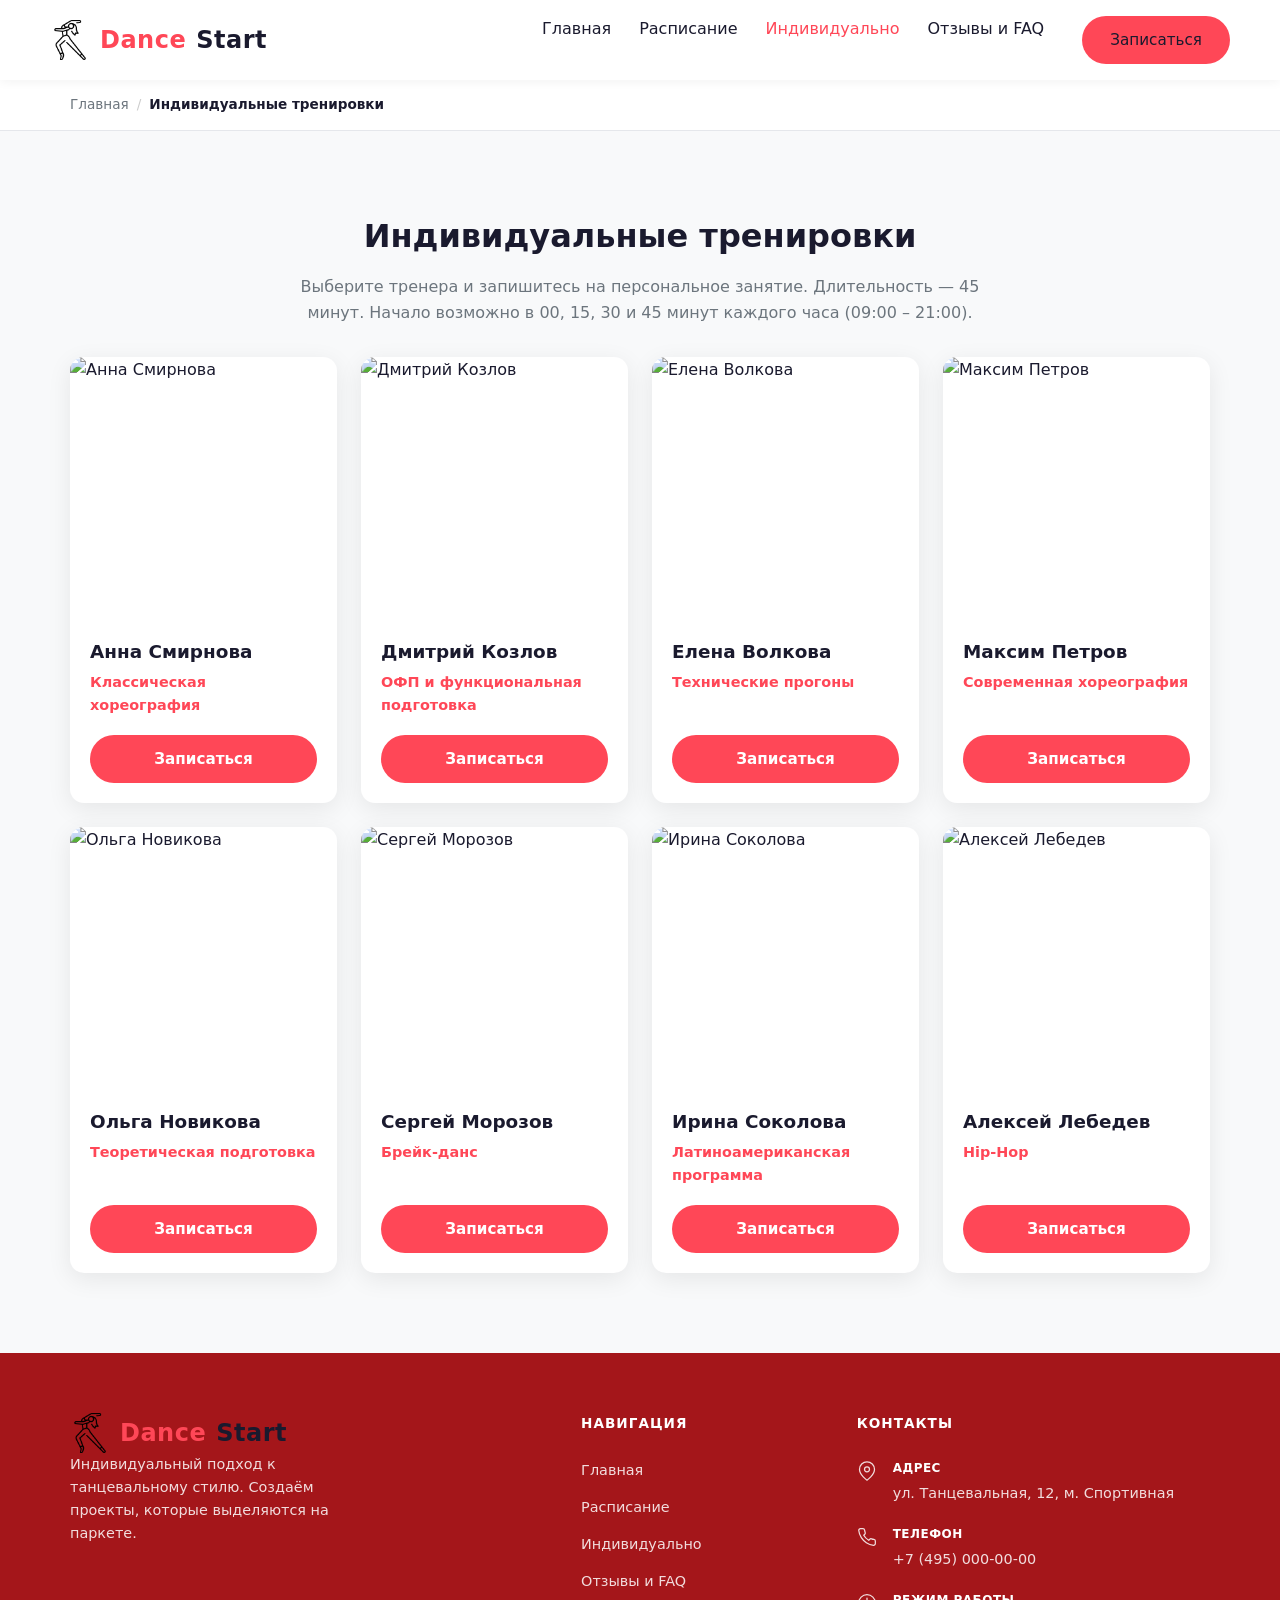
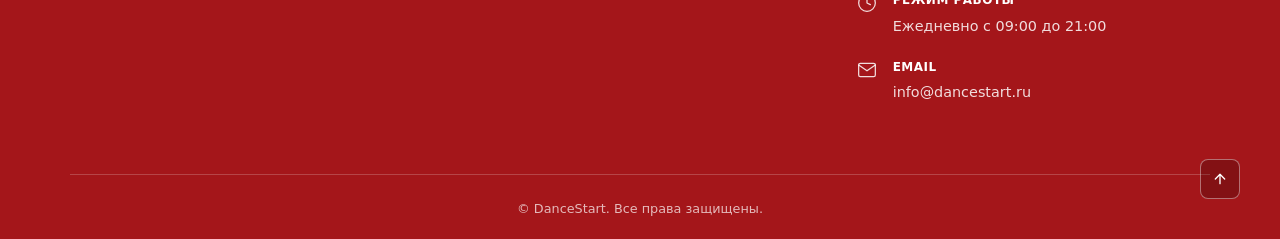
==== commit c9316fa1: "Модифицирована логика записи на индивидуальные тренировки" ====
--- a/html/booking.html
+++ b/html/booking.html
@@ -21,7 +21,7 @@
         <li><a href="booking.html" class="active">Индивидуально</a></li>
         <li><a href="reviews.html">Отзывы и FAQ</a></li>
         <li class="nav-btn-wrapper">
-          <a href="booking.html" class="btn btn-coral nav-btn">Записаться</a>
+          <a href="checkout.html" class="btn btn-coral nav-btn">Записаться</a>
         </li>
       </ul>
       <button class="burger" aria-label="Меню">&#9776;</button>
@@ -50,42 +50,6 @@
       <div class="trainers-grid" id="booking-trainers"></div>
     </div>
   </section>
-
-  <!-- МОДАЛЬНОЕ ОКНО -->
-  <div class="modal" id="booking-modal" aria-hidden="true">
-    <div class="modal-overlay" data-close></div>
-    <div class="modal-content" role="dialog" aria-modal="true" aria-labelledby="modal-title">
-      <button class="modal-close" type="button" data-close aria-label="Закрыть">&times;</button>
-      <h2 id="modal-title">Запись на тренировку</h2>
-      <p class="modal-trainer">Тренер: <strong id="modal-trainer-name"></strong></p>
-
-      <form id="booking-form" novalidate>
-        <label>
-          ФИО
-          <input type="text" name="fio" placeholder="Иванов Иван Иванович" required>
-        </label>
-
-        <label>
-          Телефон
-          <input type="tel" name="phone" placeholder="+7 (999) 123-45-67"
-                 pattern="[\+0-9\s\(\)\-]{10,20}" required>
-        </label>
-
-        <label>
-          Дата
-          <select name="date" id="select-date" required></select>
-        </label>
-
-        <label>
-          Время
-          <select name="time" id="select-time" required></select>
-        </label>
-
-        <button type="submit" class="btn btn-coral">Записаться</button>
-        <p class="form-message" id="form-message"></p>
-      </form>
-    </div>
-  </div>
 
     <footer class="site-footer">
     <div class="container">
--- a/css/style.css
+++ b/css/style.css
@@ -656,4 +656,46 @@
 .breadcrumbs span[aria-current="page"] {
   color: var(--dark);
   font-weight: 600;
+}
+
+/* ============ ФОРМА БРОНИРОВАНИЯ (Страница) ============ */
+.booking-form-card {
+  background: var(--white);
+  padding: 40px;
+  border-radius: var(--radius);
+  box-shadow: var(--shadow);
+}
+
+#checkout-form {
+  display: flex;
+  flex-direction: column;
+  gap: 20px;
+}
+
+#checkout-form label {
+  display: flex;
+  flex-direction: column;
+  gap: 8px;
+  font-size: 0.9rem;
+  font-weight: 600;
+  color: var(--dark);
+}
+
+#checkout-form input,
+#checkout-form select {
+  padding: 14px 16px;
+  border: 1px solid var(--border);
+  border-radius: 8px;
+  font-size: 1rem;
+  background: var(--light);
+  color: var(--dark);
+  font-family: inherit;
+  transition: border-color 0.2s;
+}
+
+#checkout-form input:focus,
+#checkout-form select:focus {
+  outline: none;
+  border-color: var(--primary);
+  background: var(--white);
 }
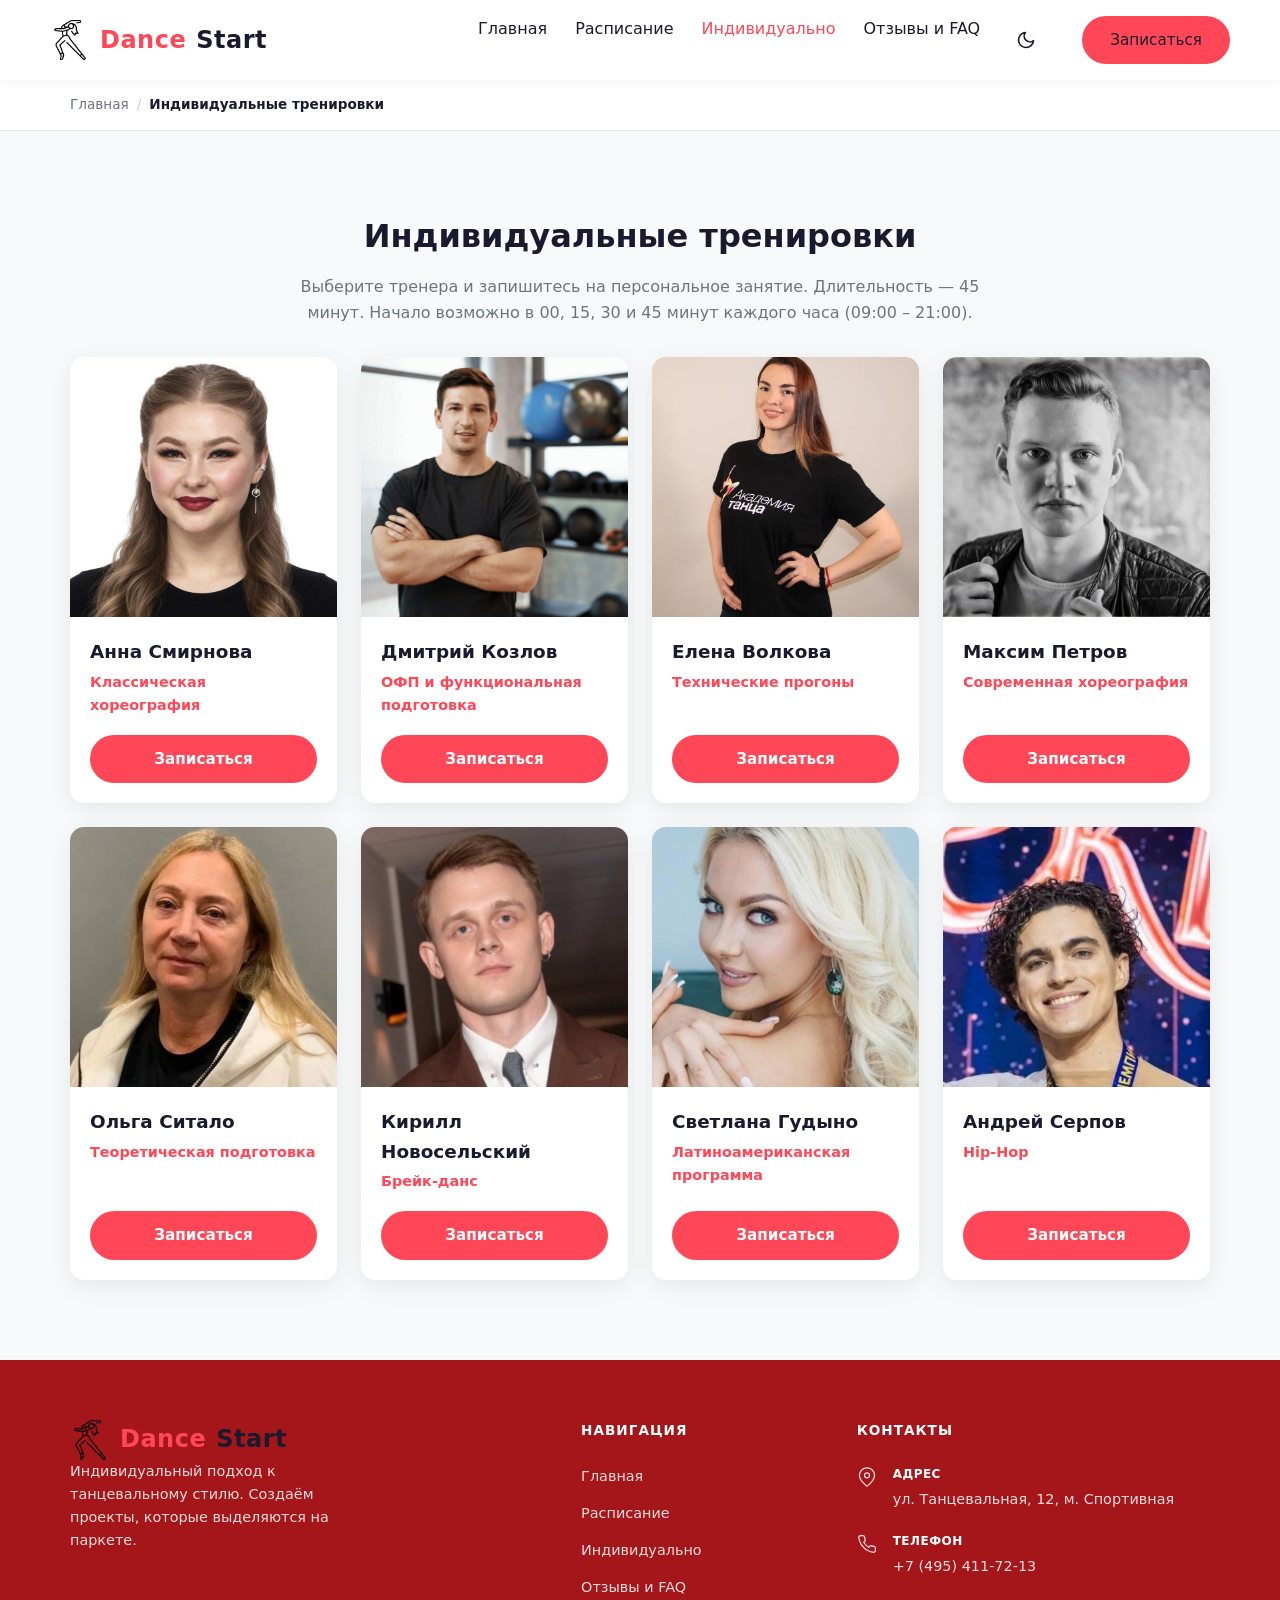
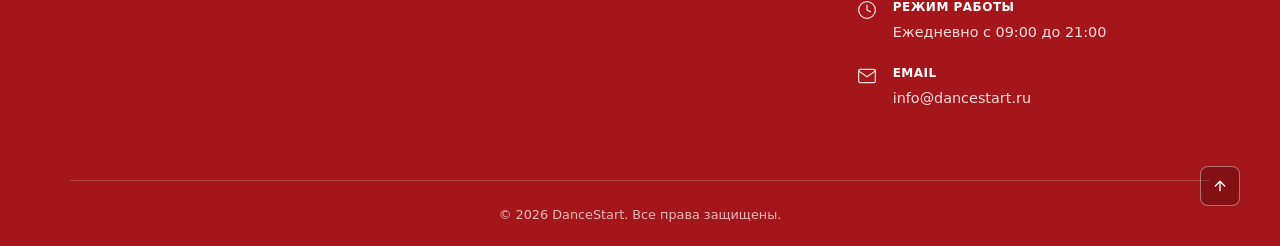
==== commit f6eaa689: "Сайт модифицирован" ====
--- a/html/booking.html
+++ b/html/booking.html
@@ -6,6 +6,7 @@
   <title>Индивидуальные тренировки — DanceStart</title>
   <link rel="stylesheet" href="../css/style.css">
   <script src="../js/booking.js" defer></script>
+  <script src="../js/main.js" defer></script>
 </head>
 <body>
 
@@ -20,6 +21,11 @@
         <li><a href="schedule.html">Расписание</a></li>
         <li><a href="booking.html" class="active">Индивидуально</a></li>
         <li><a href="reviews.html">Отзывы и FAQ</a></li>
+        <li class="theme-toggle-wrapper">
+          <button id="theme-toggle" class="theme-toggle-btn" aria-label="Сменить тему">
+            <svg viewBox="0 0 24 24" width="20" height="20" fill="none" stroke="currentColor" stroke-width="2" stroke-linecap="round" stroke-linejoin="round"><path d="M21 12.79A9 9 0 1 1 11.21 3 7 7 0 0 0 21 12.79z"></path></svg>
+          </button>
+        </li>
         <li class="nav-btn-wrapper">
           <a href="checkout.html" class="btn btn-coral nav-btn">Записаться</a>
         </li>
@@ -92,7 +98,7 @@
               <svg class="footer-icon" viewBox="0 0 24 24"><path d="M22 16.92v3a2 2 0 0 1-2.18 2 19.79 19.79 0 0 1-8.63-3.07 19.5 19.5 0 0 1-6-6 19.79 19.79 0 0 1-3.07-8.67A2 2 0 0 1 4.11 2h3a2 2 0 0 1 2 1.72 12.84 12.84 0 0 0 .7 2.81 2 2 0 0 1-.45 2.11L8.09 9.91a16 16 0 0 0 6 6l1.27-1.27a2 2 0 0 1 2.11-.45 12.84 12.84 0 0 0 2.81.7A2 2 0 0 1 22 16.92z"></path></svg>
               <div class="contact-info">
                 <span class="contact-label">Телефон</span>
-                <a href="tel:+74950000000" class="contact-value">+7 (495) 000-00-00</a>
+                <a href="tel:+74950000000" class="contact-value">+7 (495) 411-72-13</a>
               </div>
             </li>
             <li>
--- a/css/style.css
+++ b/css/style.css
@@ -10,6 +10,19 @@
   --shadow: 0 6px 24px rgba(0, 0, 0, 0.08);
 }
 
+[data-theme="dark"] {
+  --dark: #f8f9fa;       
+  --muted: #a0aab2;      
+  --light: #121212;      
+  --white: #1e1e1e;      
+  --border: #333333;     
+  --shadow: 0 6px 24px rgba(0, 0, 0, 0.4); 
+}
+
+body, .site-header, .trainer-card, .review-card, .faq-item, .filters, .table-wrap, .booking-form-card, .review-form {
+  transition: background-color 0.3s ease, color 0.3s ease, border-color 0.3s ease;
+}
+
 * { margin: 0; padding: 0; box-sizing: border-box; }
 
 html { scroll-behavior: smooth; }
@@ -76,7 +89,6 @@
 .nav-links a:hover,
 .nav-links a.active { color: var(--primary); }
 
-/* Стили для кнопки в шапке */
 .nav-btn-wrapper {
   margin-left: 10px;
 }
@@ -85,7 +97,6 @@
   font-size: 0.9rem;
 }
 
-/* Новое правило: делаем текст белым при наведении */
 .nav-links .nav-btn:hover {
   color: var(--white); 
 }
@@ -99,6 +110,26 @@
   color: var(--dark);
 }
 
+.theme-toggle-wrapper {
+  display: flex;
+  align-items: center;
+}
+.theme-toggle-btn {
+  background: none;
+  border: none;
+  color: var(--dark);
+  cursor: pointer;
+  padding: 8px;
+  display: flex;
+  align-items: center;
+  justify-content: center;
+  transition: color 0.2s, transform 0.2s;
+}
+.theme-toggle-btn:hover {
+  color: var(--primary);
+  transform: scale(1.1);
+}
+
 /* ============ HERO ============ */
 .hero {
   background: linear-gradient(135deg, #ff4757 0%, #ff6b81 100%);
@@ -173,21 +204,6 @@
 }
 .stat b { display: block; font-size: 2rem; color: var(--primary); }
 .stat span { color: var(--muted); font-size: 0.9rem; }
-
-/* ============ ФОТОГАЛЕРЕЯ ============ */
-.gallery {
-  display: grid;
-  grid-template-columns: repeat(auto-fill, minmax(220px, 1fr));
-  gap: 14px;
-}
-.gallery img {
-  width: 100%;
-  height: 200px;
-  object-fit: cover;
-  border-radius: var(--radius);
-  transition: transform 0.3s;
-}
-.gallery img:hover { transform: scale(1.03); }
 
 /* ============ ТРЕНЕРЫ ============ */
 .trainers-grid {
@@ -698,4 +714,60 @@
   outline: none;
   border-color: var(--primary);
   background: var(--white);
-}+}
+
+/* ============ ФОРМА ОТЗЫВА ============ */
+.add-review-wrap {
+  max-width: 700px;
+  margin: 0 auto 60px;
+}
+
+.review-form {
+  background: var(--white);
+  padding: 30px;
+  border-radius: var(--radius);
+  box-shadow: var(--shadow);
+  display: flex;
+  flex-direction: column;
+  gap: 16px;
+}
+
+.review-form label {
+  display: flex;
+  flex-direction: column;
+  gap: 8px;
+  font-size: 0.9rem;
+  font-weight: 600;
+  color: var(--dark);
+}
+
+.review-form input,
+.review-form select,
+.review-form textarea {
+  padding: 12px 16px;
+  border: 1px solid var(--border);
+  border-radius: 8px;
+  font-size: 1rem;
+  background: var(--light);
+  color: var(--dark);
+  font-family: inherit;
+  transition: border-color 0.2s;
+}
+
+.review-form textarea {
+  resize: vertical;
+  min-height: 100px;
+}
+
+.review-form input:focus,
+.review-form select:focus,
+.review-form textarea:focus {
+  outline: none;
+  border-color: var(--primary);
+  background: var(--white);
+}
+
+.review-form .btn {
+  align-self: flex-start;
+  margin-top: 10px;
+}
